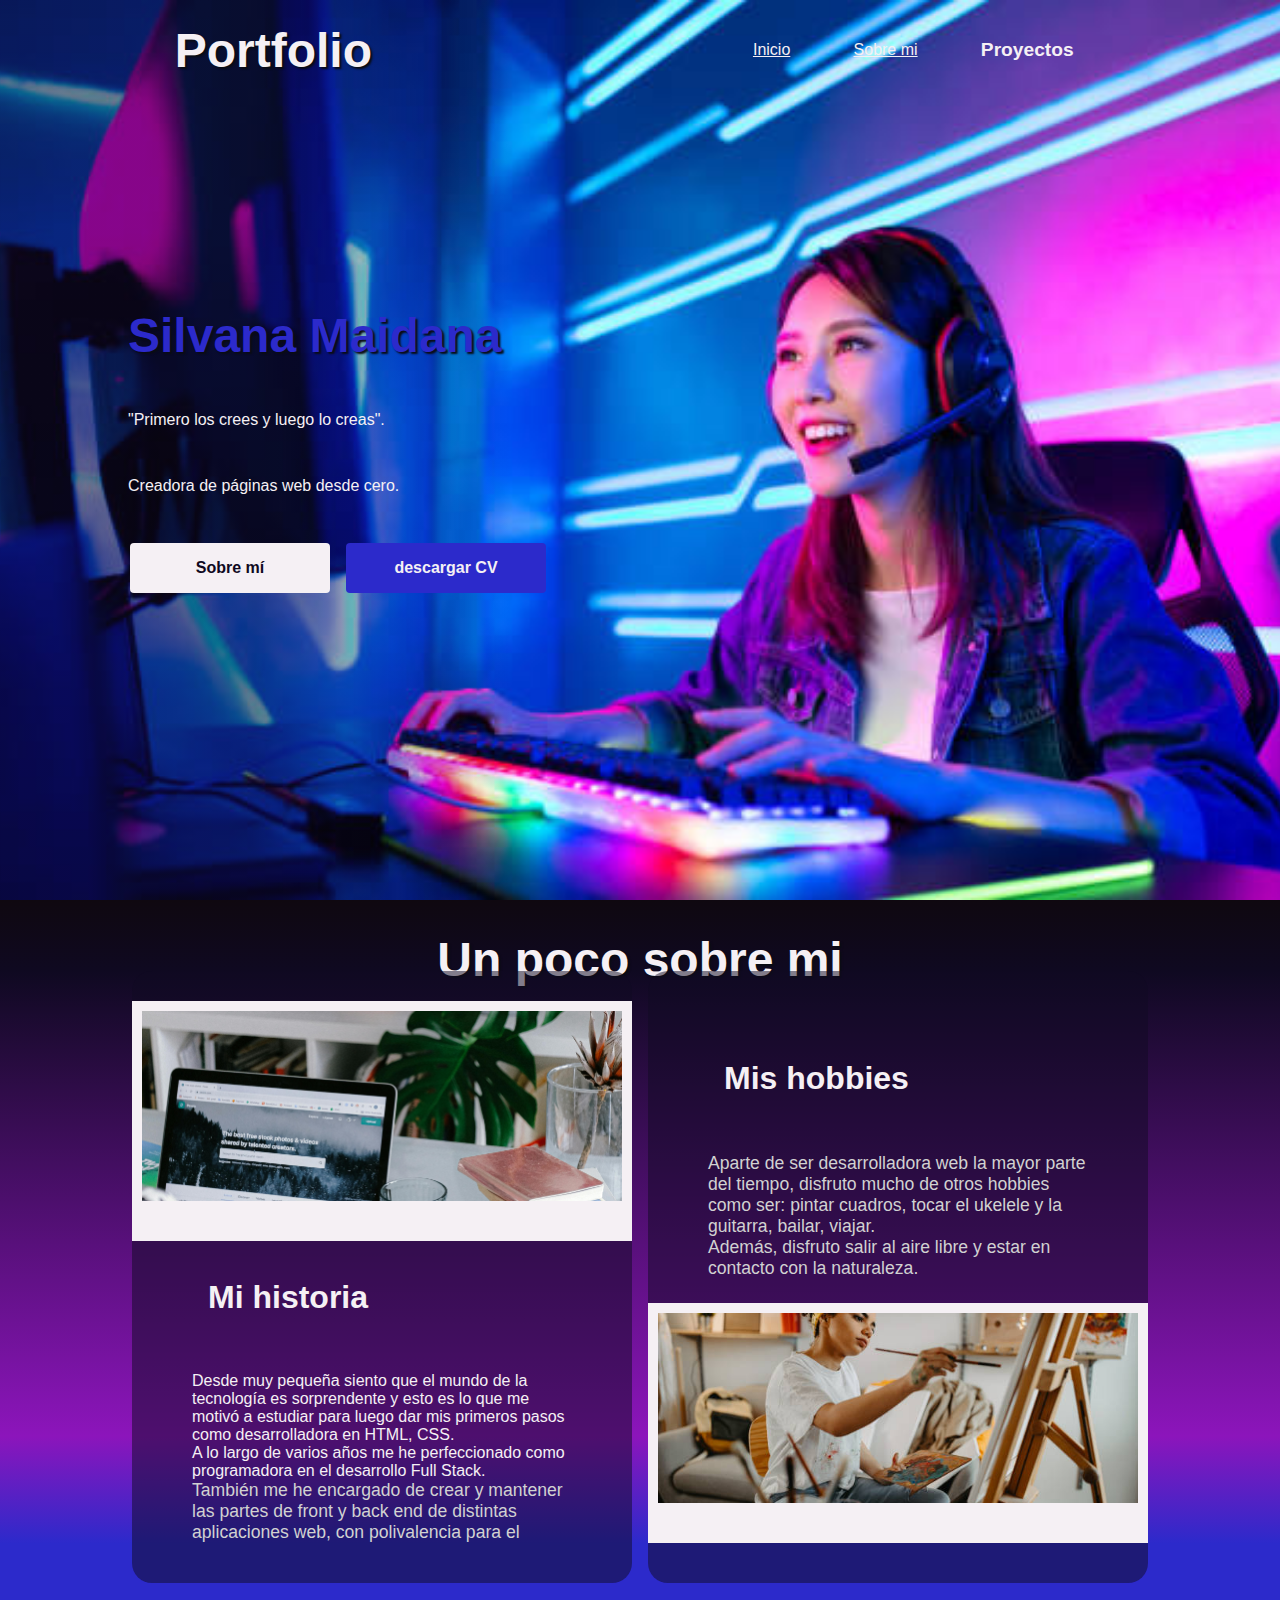
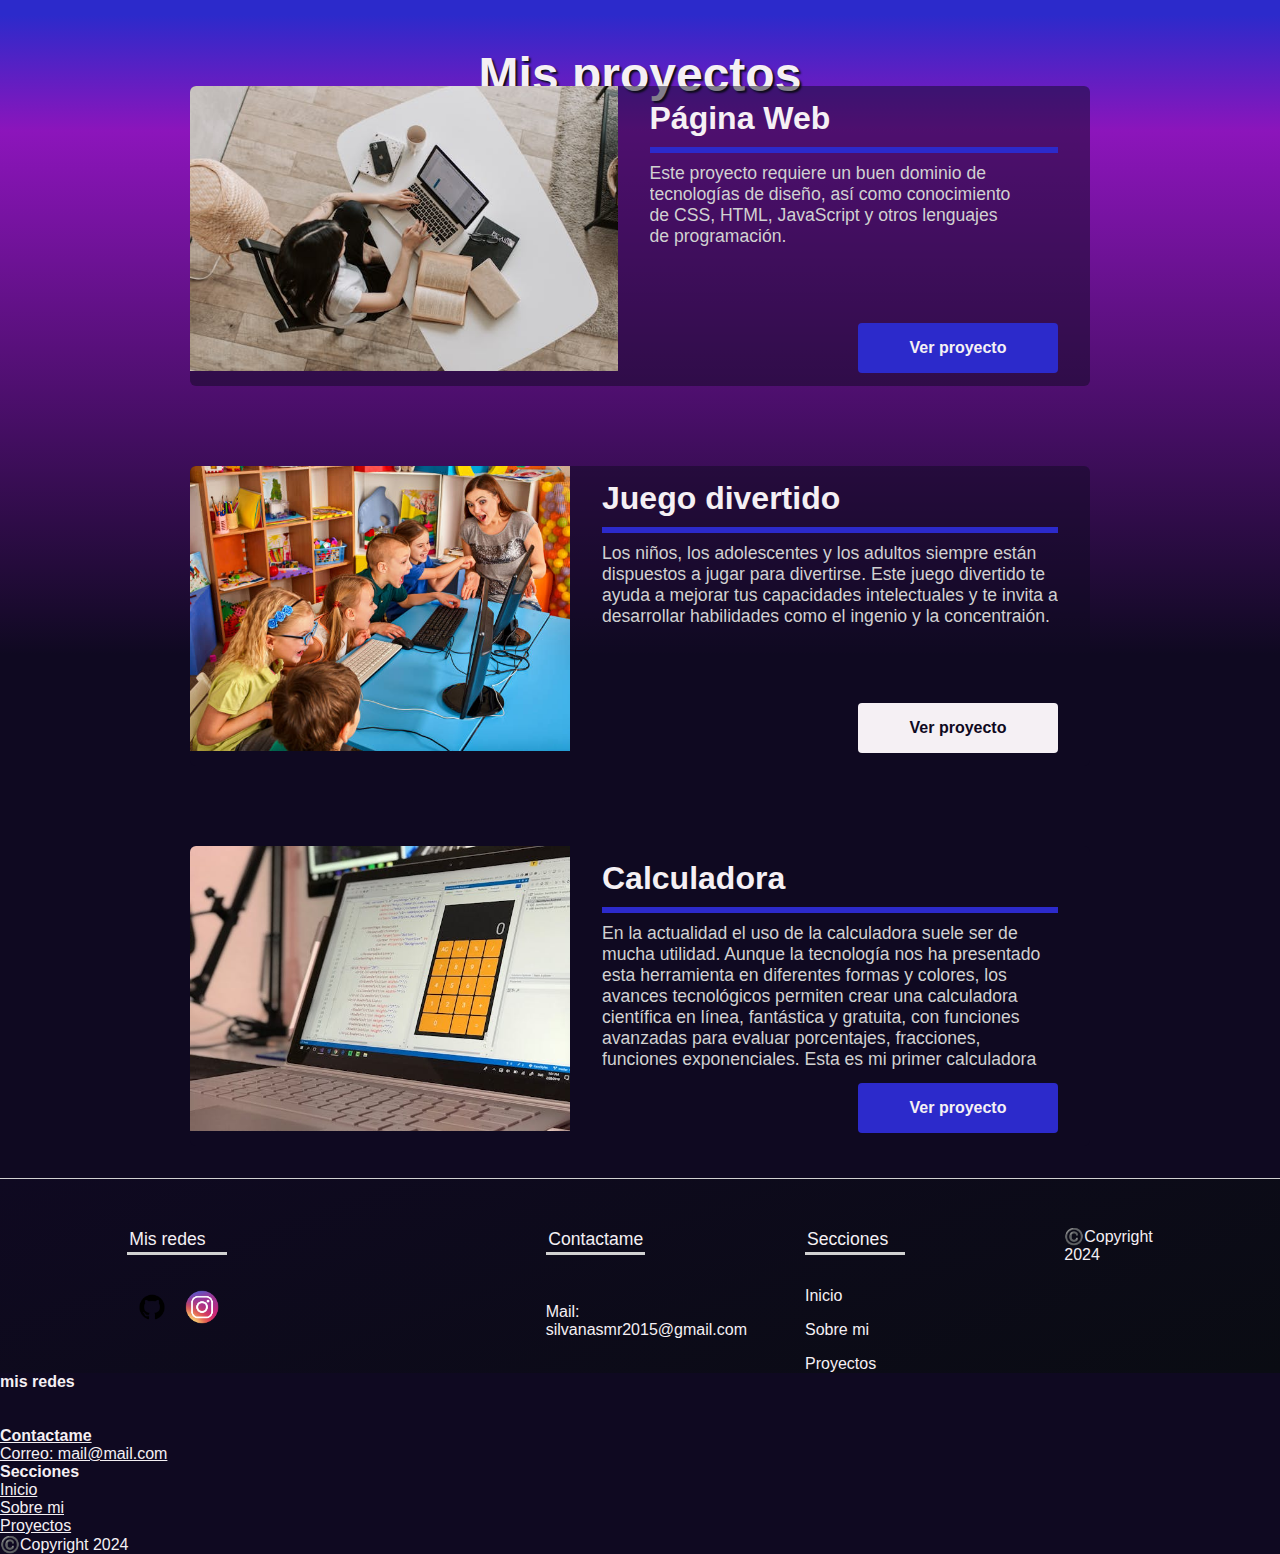
==== indexportfolio.html @ 8ebe006c "commitinicial" ====
<!DOCTYPE html>
<html lang="es">
<head>
    <meta charset="UTF-8">
    <meta name="viewport" content="width=device-width, initial-scale=1.0">
    <title>Portfolio</title>
    <link rel="stylesheet" href="./style.css">
    <link rel="shortcut icon" href="./assets/laptoprosa.webp">
    <link rel="preconnect" href="https://fonts.googleapis.com"> 
    <link rel="preconnect" href="https://fonts.gstatic.com" crossorigin> 
    <link href="https: //fonts.googleapis.com/css2?family=Roboto:wght@300;400;700&display=swap" rel="stylesheet">
</head>
<body>
    <header class="encabezado">
        <nav class="navegacion">
            <a class="navegacion__enlace" href="#presentacion">
                <h2 class="navegacion__titulo">Portfolio</h2>
            </a>
            <ul class="enlaces">
                <li class="enlaces__item">
                    <a class="enlaces_enlace" href="#presentacion">Inicio</a>
                </li>
                 <li class="enlaces__item">
                     <a class="enlaces_enlace" href="#sobre-mi">Sobre mi</a>
                </li>   
                <li class="enlaces__item"> 
                    <a class="enlaces__enlace" href="#proyectos">Proyectos</a>
                </li>    
            </ul>
        </nav>
    </header>
    <main class="principal">
        <section class="presentacion" id="presentacion">
            <div class="presentacion__contenedor_info">  
                <h1 class="presentacion__titulo">Silvana Maidana </h1>
                <p>"Primero los crees y luego lo creas".</p>
                  <p>Creadora de páginas web desde cero.</p>
                <div class="presentacion__contenedor_botones">
                    <a href="#sobre-mi" class="boton" role="button">Sobre mí</a>
                    <a href="./assets/docs/cv.pdf" target="_blank" class="boton boton_oscuro" role="button">descargar CV</a>
                </div>
            </div>
        </section> 
        <article class="articulo sobre_mi" id="sobre-mi">
            <h2 class="articulo__titulo">Un poco sobre mi</h2>
            <div class="articulo__contenedor_descripciones">
              <section class="seccion_descripcion">
                <div class="seccion_descripcion__porta_retrato">
                  <img
                    class="seccion_descripcion__imagen"
                    src="./assets/images/profile/escribirencomputadora.jpg"
                    alt="foto trabajando en la oficina"
                    title="trabajando en la oficina"
                  />
                </div>
                <div
                  class="seccion_descripcion__info scroll scroll_fino scroll_gris"
                  aria-label="descripcion personal"
                >
                  <h3 class="seccion_descripcion__titulo" id="mi_historia_titulo">
                  Mi historia
                  </h3>
                  <p
                    class="seccion_descripcion__parrafo"
                    aria-label="Detalles de mi historia"
                    aria-describedby="mi_historia_titulo"
                  >
                </p>Desde muy pequeña siento que el mundo de la tecnología es sorprendente y esto es lo que me motivó a estudiar para luego dar mis primeros pasos como desarrolladora en HTML, CSS.</p>
                <p>A lo largo de varios años me he perfeccionado como programadora en el desarrollo Full Stack.</p>
                  <p
                    class="seccion_descripcion__parrafo"
                    aria-label="Detalles de mi historia"
                    aria-describedby="mi_historia_titulo"
                  >
                  También me he encargado de crear y mantener las partes de front y back end de distintas aplicaciones web, con polivalencia para el conocimiento de lenguajes de programación y sistemas operativos. 
                  </p>
                  <p
                    class="seccion_descripcion__parrafo"
                    aria-label="Detalles de mi historia"
                    aria-describedby="mi_historia_titulo"
                  >
                  Uno de mis objetivos principales es el de coordinar los procesos de desarrollo y producción de software. Otro objetivo fundamental como desarrolladora, es que cada vez que se presenta un nuevo proyecto, se convierte en un desafio, el cual me permite mejorar mis capacidades y me motiva a la continua innovación.
                  </p>
                  <p
                    class="seccion_descripcion__parrafo"
                    aria-label="Detalles de mi historia"
                    aria-describedby="mi_historia_titulo"
                  >Decidí ser una desarrolladora Full Stack porque es alguien que trabaja tanto con el front-end como con el back-end de una aplicación web. El front-end es responsable de la apariencia visual del sitio web, mientras que el back-end es responsable de la lógica y la infraestructura detrás de escena del sitio.
                  
                  </p>
                </div>
              </section>
              
              <section class="seccion_descripcion">
                <div
                  class="seccion_descripcion__info scroll scroll_fino scroll_gris"
                  aria-label="descripcion personal"
                >
                  <h3 class="seccion_descripcion__titulo" id="mis_hobbies_titulo">
                  Mis hobbies
                  </h3>
                  <p
                    class="seccion_descripcion__parrafo"
                    aria-label="Detalles de mis hobbies"
                    aria-describedby="mis_hobbies_titulo"
                  >
                   Aparte de ser desarrolladora web la mayor parte del tiempo, disfruto mucho de otros hobbies como ser: pintar cuadros, tocar el ukelele y la guitarra, bailar, viajar.
                  </p>
                  <p
                    class="seccion_descripcion__parrafo"
                    aria-label="Detalles de mis hobbies"
                    aria-describedby="mis_hobbies_titulo"
                  >
                    Además, disfruto salir al aire libre y estar en contacto con la naturaleza.
                  </p>
                  
                </div>
                <div class="seccion_descripcion__porta_retrato">
                  <img
                    class="seccion_descripcion__imagen seccion_descripcion__imagen_variante"
                    src="./assets/images/profile/pintar.jpg"
                    alt="foto mientras me encontraba en una reunion de trabajo"
                    title="selfie en una reunion"
                  />
                </div>
              </section>
            </div>
          </article>
          <article class="articulo proyectos" id="proyectos">
            <h2 class="articulo__titulo">Mis proyectos</h2>
            <div class="contenedor_tarjetas_grid">
              <article
                class="tarjeta"
                aria-label="presentacion de proyecto personal"
              >
                <img
                  class="tarjeta__imagen"
                  src="./assets/images/proyectos/mis trabajos.jpeg"
                  alt="imagen del proyecto"
                  title="proyecto 1"
                />
                <div class="tarjeta__contenido">
                  <h3 class="tarjeta__titulo" id="titulo_proyecto_1">Página Web</h3>
                  <span class="tarjeta__divisor"></span>
                  <p
                    class="tarjeta__parrafo scroll scroll_fino"
                    aria-label="descripcion de proyecto personal"
                    aria-describedby="titulo_proyecto_1"
                  >
                    Este proyecto requiere un buen dominio de tecnologías de diseño, así como conocimiento de CSS, HTML, JavaScript y otros lenguajes de programación.
                  </p>
                  <a href="#" class="boton boton_oscuro" target="_blank"
                    >Ver proyecto</a
                  >
                </div>
              </article>
              <article
                class="tarjeta"
                aria-label="presentacion de proyecto personal"
              >
                <img
                  class="tarjeta__imagen"
                  src="./assets/images/proyectos/juego1.jpg"
                  alt="imagen del proyecto"
                  title="proyecto 2"
                />
                <div class="tarjeta__contenido">
                  <h3 class="tarjeta__titulo" id="titulo_proyecto_2">Juego divertido</h3>
                  <span class="tarjeta__divisor"></span>
                  <p
                    class="tarjeta__parrafo scroll scroll_fino scroll_gris"
                    aria-label="descripcion de proyecto personal"
                    aria-describedby="titulo_proyecto_2"
                  >
                    Los niños, los adolescentes y los adultos siempre están dispuestos a jugar para divertirse. Este juego divertido te ayuda a mejorar tus capacidades intelectuales y te invita a desarrollar habilidades como el ingenio y la concentraión.
                  </p>
                  <a href="#" class="boton" target="_blank">Ver proyecto</a>
                </div>
              </article>
              <article
                class="tarjeta"
                aria-label="presentacion de proyecto personal"
              >
                <img
                  class="tarjeta__imagen"
                  src="./assets/images/proyectos/calculadora.jpeg"
                  alt="imagen del proyecto"
                  title="proyecto 3"
                />
                <div class="tarjeta__contenido">
                  <h3 class="tarjeta__titulo" id="titulo_proyecto_3">Calculadora</h3>
                  <span class="tarjeta__divisor"></span>
                  <p
                    class="tarjeta__parrafo scroll scroll_fino"
                    aria-label="descripcion de proyecto personal"
                    aria-describedby="titulo_proyecto_3"
                  >
                   En la actualidad el uso de la calculadora suele ser de mucha utilidad. Aunque la tecnología nos ha presentado esta herramienta en diferentes formas y colores, los avances tecnológicos permiten crear una calculadora científica en línea, fantástica y gratuita, con funciones avanzadas para evaluar porcentajes, fracciones, funciones exponenciales. Esta es mi primer calculadora creada desde las necesidades que se generan en el día a día. Los avances tecnológicos inspiran a seguir renovando herramientas que se continúan mejorando y adaptando a la vida que nos toca vivir. 
                  </p>
                  <a href="#" class="boton boton_oscuro" target="_blank"
                    >Ver proyecto</a
                  >  
       
        </main>

        <footer class="pie_de_pagina" role="contentinfo">
          
          <div class="pie_de_pagina__columna">
            <h4 class="pie_de_pagina__titulo_columna">Mis redes</h4>
            <ul class="enlaces enlaces_redes">
              <li class="enlaces__item">
                <a
                  class="enlaces__enlace enlaces__enlace_footer"S
                  href="https://github.com/Sils3"
                  target="_blank"
                  ><img
                    class="enlaces__icono"
                    src="./assets/images/logos/github-logo.png"
                    alt="logo de github"
                    title="github"
                /></a>
              </li>
              <li class="enlaces__item">
                <a
                  class="enlaces__enlace enlaces__enlace_footer"
                  href="https://www.instagram.com/silmr023/"
                  target="_blank"
                >
                  <img
                    class="enlaces__icono"
                    src="./assets/images/logos/ig-logo.png"
                    alt="logo de instagram"
                    title="instagram"
                  />
          </div>
          <div class="pie_de_pagina__columna">
            <h4 class="pie_de_pagina__titulo_columna">Contactame</h4>
            <ul class="enlaces enlaces_vertical">
              <li class="enlaces__item">
                <a
                  class="enlaces__enlace enlaces__enlace_footer"
                  href="mailto:mail@mail.com"
                  target="_blank"
                  >Mail: silvanasmr2015@gmail.com</a
                >
              </li>
            </ul>
          </div>
         
          <div class="pie_de_pagina__columna" role="navigation">
            <h4 class="pie_de_pagina__titulo_columna">Secciones</h4>
            <ul class="enlaces enlaces_vertical">
              <li class="enlaces__item">
                <a
                  class="enlaces__enlace enlaces__enlace_footer"
                  href="#presentacion"
                  >Inicio</a
                >
              </li>
              <li class="enlaces__item">
                <a class="enlaces__enlace enlaces__enlace_footer" href="#sobre-mi"
                  >Sobre mi</a
                >
              </li>
              <li class="enlaces__item">
                <a class="enlaces__enlace enlaces__enlace_footer" href="#proyectos"
                  >Proyectos</a
                >
              </li>
            </ul>
          </div>
         
          <div class="pie_de_pagina__copyright">
            <p>©️Copyright 2024</p>
          </div>
        </footer>
        
      </body>
    </html>
        
        </principal>
        <pie de página clase="pie_de_pagina"role="información de contenido">
  
          <div clase="pie_de_pagina__columna">
            <h4 clase="pie_de_pagina__titulo_columna">mis redes</h4>
            <ul clase="enlaces enlaces_redes">
              <li clase="enlaces__item">
                <a
                  clase="enlaces__enlace enlaces__enlace_footer"
                  href="https://github.com/Sils3"
                  objetivo="_blanco"
                  ><imagen
                    clase="enlaces__icono"
                    src="./assets/images/logos/github-logo.png"
                    alternativo="logotipo de github"
                    título="github"
                /></a>
              </li>
              <li clase="enlaces__item">
                <a
                  clase="enlaces__enlace enlaces__enlace_footer"
                  href="https://www.instagram.com/silmr023/"
                  objetivo="_blanco"
                >
                  <imagen
                    clase="enlaces__icono"
                    src="./assets/images/logos/ig-logo.png"
                    alternativo="logotipo de instagram"
                    título="Instagram"
                  />
          </div>
          <div clase="pie_de_pagina__columna">
            <h4 clase="pie_de_pagina__titulo_columna">Contactame</h4>
            <ul clase="enlaces enlaces_verticales">
              <li clase="enlaces__item">
                <a
                  clase="enlaces__enlace enlaces__enlace_footer"
                  href="correo a: correo@mail.com"
                  objetivo="_blanco"
                  >Correo: mail@mail.com</a
                >
              </li>
            </ul>
          </div>
          <div clase="pie_de_pagina__columna"role="navegación">
            <h4 clase="pie_de_pagina__titulo_columna">Secciones</h4>
            <ul clase="enlaces enlaces_verticales">
              <li clase="enlaces__item">
                <a
                  clase="enlaces__enlace enlaces__enlace_footer"
                  href="#presentacion"
                  >Inicio</a
                >
              </li>
              <li clase="enlaces__item">
                <a clase="enlaces__enlace enlaces__enlace_footer"href="#sobre-mi"
                  >Sobre mi</a
                >
              </li>
              <li clase="enlaces__item">
                <a clase="enlaces__enlace enlaces__enlace_footer"href="#proyectos"
                  >Proyectos</a
                >
              </li>
            </ul>
          </div>
          
          <div clase="pie_de_pagina__copyright">
            <pag>©️Copyright 2024</pag>
          </div>
        </pie de página>
       
      </cuerpo>
    </HTML>
    
    </main> 
</body> 
</html>

</section>
---- style.css ----
:root {
    /* colors */
    --texto-primario: hwb(312 94% 4%);
    --texto-secundario: #d1d1d1;
    --fondo-primario: #0f0921;
    --fondo-primario-transparente: #0f092180;
    --fondo-secundario: #0a0c13;
    --color-primario: #2c2acb;
    --color-primario-apagado: #8c15bb;
    --color-secundario: #9b70f9;
    --color-terciario: #6f6f6f;
  
    /* sizes */
    --presentacion-titulo-tamanio: 50rem;
    --presentacion-titulo-tamanio-grande: 3rem;
    --presentacion-descripcion-tamanio: 1.2rem;
    --titulo-tamanio: 3rem;
    --sub-titulo-tamanio: 2rem;
    --texto-tamanio: 1.1rem;
    --enlaces-tamanio: 1.2rem;
    --texto-peso-grueso: 700;
    --texto-peso-regular: 400;
    --texto-peso-fino: 300;
  }
  
  /* estilos generales */
  * {
    /* normalizador */
    box-sizing: border-box;
    padding: 0;
    margin: 0;
    /* generales */
    color: var(--texto-primario);
    scroll-behavior: smooth;
    font-family: "Roboto", sans-serif;
    font-style: normal;
  }
  html {
    background-color: var(--fondo-primario);
  }
  body {
    min-height: 100%;
    position: relative;
  }
  /* encanbezado */
.encabezado {
    position: absolute;
    width: 100%;
    left: 0;
    top: 0;
  }
  .navegacion {
    height: 100px;
    display: flex;
    justify-content: space-around;
    align-items: center;
    background-color: transparent;
  }
  .navegacion__enlace {
    text-decoration: none;
  }
  .navegacion__titulo {
    font-size: var(--titulo-tamanio);
    text-shadow: 2px 2px 2px var(--fondo-secundario);
  }

  /* principal */
.principal {
    background-color: var(--fondo-primario);
  }

  /* presentacion */
.presentacion {
    width: 100%;
    height: 100vh;
    background-image: url("./assets/images/profile/fondo\ chica\ oscuro.jpg");
    background-size: cover;
    background-position: center;
  }
  .presentacion__contenedor_info {
    width: 100%;
    height: 100%;
    padding: 10%;
    display: flex;
    flex-direction: column;
    justify-content: center;
    align-items: flex-start;
    gap: 3rem;
    background: linear-gradient(
      90deg,
      var(--fondo-primario-transparente) 20%,
      transparent 40%
    );
 } 

.presentacion__contenedor_botones {
    width: 420px;
    display: flex;
    justify-content: center;
    gap: 1rem;
 }
  
.presentacion__titulo {
    font-size: var(--presentacion-titulo-tamanio);
    color: var(--color-primario);
    text-shadow: 2px 2px 2px var(--fondo-secundario);
    animation: cambiar-color 8s linear infinite alternate;
}
  
.presentacion__parrafo {
    max-width: 150px;
    font-size: var(--presentacion-descripcion-tamanio);
    color: var(--texto-secundario);
    text-wrap: pretty;
}
  /*articulo */
.articulo {
    width: 100%;
    height: 100vh;
    padding: 2rem 10rem;
    display: flex;
    flex-direction: column;
    justify-content: space-evenly;
    align-items: center;
    gap: 1rem;
  }
.sobre_mi {
    background: linear-gradient(
      180deg,
      rgb(15 8 16) 0%, 
      var(--fondo-primario) 10%,
      var(--color-primario-apagado) 75%,
      var(--color-primario) 90%
    );
  }

.proyectos {
    background: linear-gradient(
      180deg,
      var(--color-primario) 0%,
      var(--color-primario-apagado) 10%,
      var(--fondo-primario) 55%
      );
 }

.articulo__titulo {
    font-size: var(--titulo-tamanio);
    text-align: center;
    margin-bottom: -2rem;
    text-shadow: 2px 2px 2px var(--fondo-secundario);
  }
.articulo__contenedor_descripciones {
    display: flex;
    justify-content: center;
    gap: 1rem;
  }
  
/* seccion descripcion */
.seccion_descripcion {
  position: relative;
  display: flex;
  flex-direction: column;
  justify-content: center;
  align-items: center;
  gap: 2rem;
  padding: 40px;
  background-color: var(--fondo-primario-transparente);
  border-radius: 20px;
}
.seccion_descripcion__porta_retrato {
    height: 200px;
    width: 420px;
    padding: 200x;
    background-color: var(--texto-primario);
    background-color: transparent;
    cursor: pointer;
}
.seccion_descripcion__imagen {
    width: 100%;
    height: 240px;
    padding: 10px;
    padding-bottom: 40px;
    background-color: var(--texto-primario);
    position: absolute;
    top: 30px;
    left: 50%;
    transform: translateX(-50%);
    object-fit: cover;
    transition: left 0.3s ease, right 0.3s ease, top 0.3s ease, bottom 0.3s ease,
      width 0.3s ease, height 0.3s ease, padding 0.3s ease,
      background-color 0.3s ease, transform 0.3s ease,
      border-radius 0.1s 0.2s ease;
}
.seccion_descripcion__imagen_variante {
    top: auto;
    bottom: 40px;
}
  
.seccion_descripcion__imagen:hover,
.seccion_descripcion__imagen:focus {
  width: 100%;
  height: 100%;
  padding: 10px;
  background-color: var(--texto-primario);
  left: 0;
  top: 0;
  border-radius: 20px;
  transform: translateX(0);
}

.seccion_descripcion__imagen_variante:hover,
.seccion_descripcion__imagen:focus {
  top: auto;
  bottom: 0;
}
  
.seccion_descripcion__info {
    display: flex;
    flex-direction: column;
    max-width: 800px;
    max-height: 300px;
    align-items: flex-start;
    overflow-y: auto;
    overflow-x: hidden;
    padding: 20px;
  }
  .seccion_descripcion__titulo {
    font-size: var(--sub-titulo-tamanio);
    padding: 1rem;
    margin-bottom: 40px;
  }
  .seccion_descripcion__parrafo {
    font-size: var(--texto-tamanio);
    color: var(--texto-secundario);
    text-wrap: pretty;
  }
/* pie pagina */
.pie_de_pagina {
    width: 100%;
    height: 300%;
    display: flex;
    padding: 20;
    padding-top: 3rem;
    justify-content: space-evenly;
    align-items: flex-start;
    flex-wrap: wrap;
    gap: 2rem;
    background-color: var(--fondo-primario);
    background: linear-gradient(
      160deg,
      var(--fondo-primario) 0%,
      var(--fondo-secundario) 100%
    );
    border-top: 1px solid var(--texto-secundario);
  }
  .pie_de_pagina__columna {
    flex-basis: 300px;
    min-height: 100px;
    max-width: 100px;
    display: flex;
    flex-direction: column;
    justify-content: center;
    align-items: center;
    gap: 2rem;
  }
  .pie_de_pagina__copyright {
    flex-basis: 2%;
    display: flex;
    justify-content: center;
    align-items: center;
  }
  .pie_de_pagina__titulo_columna {
    width: 100%;
    font-size: var(--texto-tamanio);
    font-weight: var(--texto-peso-regular);
    padding: 2px;
    border-bottom: 3px solid var(--texto-secundario);
  }

/* enlaces */
  .enlaces {
    width: 30%;
    display: flex;
    justify-content: space-around;
    align-items: center;
  }
  .enlaces_redes {
    width: 100%;
  }
  .enlaces_vertical {
    width: 100%;
    flex-direction: column;
    gap: 1rem;
    align-items: flex-start;
  }
  .enlaces__item {
    list-style: none;
  }
  .enlaces__enlace {
    font-size: var(--enlaces-tamanio);
    font-weight: var(--texto-peso-grueso);
    color: var(--texto-primario);
    text-decoration: none;
   
  }
 .enlaces__enlace_footer {
    font-size: var(--enlaces-tamanio-pequenio);
    font-weight: var(--texto-peso-fino);
}
.enlaces__icono {
 width: 40px;
 aspect-ratio: 1;
  filter: drop-shadow(0px 0px 2px var(_));
}
.enlaces__icono:hover,
.enlaces__icono:focus {
    filter: drop-shadow(0px 0px 4px var(--texto-primario));
} 
 .enlaces__icono:hover,
 .enlaces__icono:focus {
    color: var(--color-primario);
 }

 /* botones */
 .boton {
  display: flex;
  justify-content: center;
  align-items: center;
  width: 200px;
  height: 50px;
  font-weight: var(--texto-peso-grueso);
  text-decoration: none;
  background-color: var(--texto-primario);
  color: var(--fondo-primario);
  border-radius: 4px;
  transition: background-color 0.3s ease, color 0.3s ease;
}

.boton:hover,
.boton:focus {
  color: var(--texto-primario);
  background-color: var(--color-primario-apagado);
}
.boton_oscuro {
  color: var(--texto-primario);
  background-color: var(--color-primario);
  }
.boton_oscuro:hover,
.boton_oscuro:focus {
  color: var(--texto-primario);
  background-color: var(--color-primario-apagado);
}
  
  /* tarjetas */
.contenedor_tarjetas_grid {
    display: grid;
    grid-template-columns: 8fr;
    grid-template-rows: 1fr;
    gap: 5rem;
}
.tarjeta {
    max-width: 900px;
    height: 300px;
    background-color: var(--fondo-primario-transparente);
    border-radius: 0.375rem;
    box-shadow: 0 0 8px var(--color-primario-transparente);
    overflow: hidden;
    display: flex;
  }
  .tarjeta__contenido {
    padding: 0 2rem;
    display: flex;
    flex-direction: column;
    justify-content: center;
    align-items: flex-start;
    gap: 10px;
}
.tarjeta__contenido .boton {
    align-self: flex-end;
  }
  .tarjeta__titulo {
    font-size: var(--sub-titulo-tamanio);
  }
  .tarjeta__divisor {
    width: 100%;
    height: 6px;
    background-color: var(--color-primario);
  }
  
  .tarjeta__parrafo {
    font-size: var(--texto-tamanio);
    color: var(--texto-secundario);
    overflow: auto;
    flex-basis: 150px;
    text-wrap: pretty;
  }
.tarjeta__imagen {
  height: 95%;
  width: 50%;
  object-fit: cover;
  transition: transform 0.3s ease-in;
}

.tarjeta:hover,
.tarjeta:focus {
  box-shadow: 0px 0px 12px var(--fondo-secundario);
} 
.tarjeta:hover > .tarjeta__imagen,
.tarjeta:focus> .tarjeta__imagen {
  transform: scale(1.2);
} 
.tarjeta:hover > .tarjeta__contenido,
.tarjeta:focus> .tarjeta__contenido {
  opacity: 1;
}

/* scroll */
.scroll {
    scrollbar-width: auto;
    scrollbar-color: var(--color-primario) transparent;
}
 .scroll_fino { 
    scrollbar-width: thin;
}
 .scroll_gris { 
    scrollbar-color: var(--color-terciario) transparent;
}
/* responsive */
@media (max-width: 1700px) {
    .presentacion__titulo {
      font-size: var(--presentacion-titulo-tamanio-grande);     
    }
    .articulo {
      height: max-content;
      justify-content: flex-start;
    }
    .tarjeta__contenido .boton {
      align-items: center;
    }
  }  
  @media (max-width: 1200px) {
   .presentacion__contenedor_info {
     justify-content: flex-end;
     background: linear-gradient(
      90deg,
      var(--fondo-primario-transparente) 40%,
      transparent 60%
     );
    }

    .contenedor_tarjetas_grid {
      grid-template-columns: 1fr 1fr;
      grid-template-rows: 1fr 1fr auto;
    }
    .articulo__contenedor_descripciones {
      display: flex;  
      flex-direction: column;
      justify-content: center;
    }
    .seccion_descripcion {
      height: max-content;  
      gap: 1rem;
    }
    .seccion_descripcion__info {
      height: 300px; 
    }
    .pie_de_pagina {
      height: max-content; 
      justify-content: flex-start; 
    }
}

  @media (max-width: 992px) {
    .presentacion__contenedor_info {
      background: linear-gradient(
        90deg,
        var(--fondo-primario-transparente) 40%,
        transparent 80%
      );
    }
   .boton {
     width: 140px; 
    }
    .articulo {
      padding: 2rem 6rem; 
    }
 }

 @media (max-width: 768px) {
   .navegacion { 
     height: 128px;
     display: flex;
     flex-direction: column;
     background-color: var(--color-primario-transparente);
    }
   .enlaces {
     width: 80%;
    }
    .enlaces_redes {
      width: 100%;  
    }
    .enlaces_vertical {
      width: 100%;
    }
    .articulo {
      padding: 2rem; 
      overflow-x: hidden ; 
    }
    .tarjeta__contenido .boton {
       align-items:center; 
    }
    .pie_de_pagina {
      flex-direction: column; 
      justify-content: flex-start;
      align-items: center;
    }
    .pie_de_pagina__columna {
       flex-basis: 150px;
       width: 20%; 
    }
  }  
  @media (max-width:576px) {
    .presentacion__titulo {
      font-size: var(--titulo-tamanio);
    }
    .presentacion__contenedor_botones {
      justify-content: flex-start;
      width: 100%;
    }
    .seccion_descripcion {
      padding: 20px; 
    }
    .seccion_descripcion__info {
      padding: 10px;  
    }
    .seccion_descripcion__imagen {
      top: 20px; 
    }
    .seccion_descripcion__imagen:hover,
    .seccion_descripcion__imagen:focus {
       object-fit: contain; 
    }
    .seccion_descripcion__imagen_variante {
      top: auto;
      bottom: 20px; 
    }
    .contenedor_tarjetas_grid {
       grid-template-columns: 1fr;
       grid-template-rows: 1fr auto; 
    }
    .boton {
      width: 120px;  
    }
  }
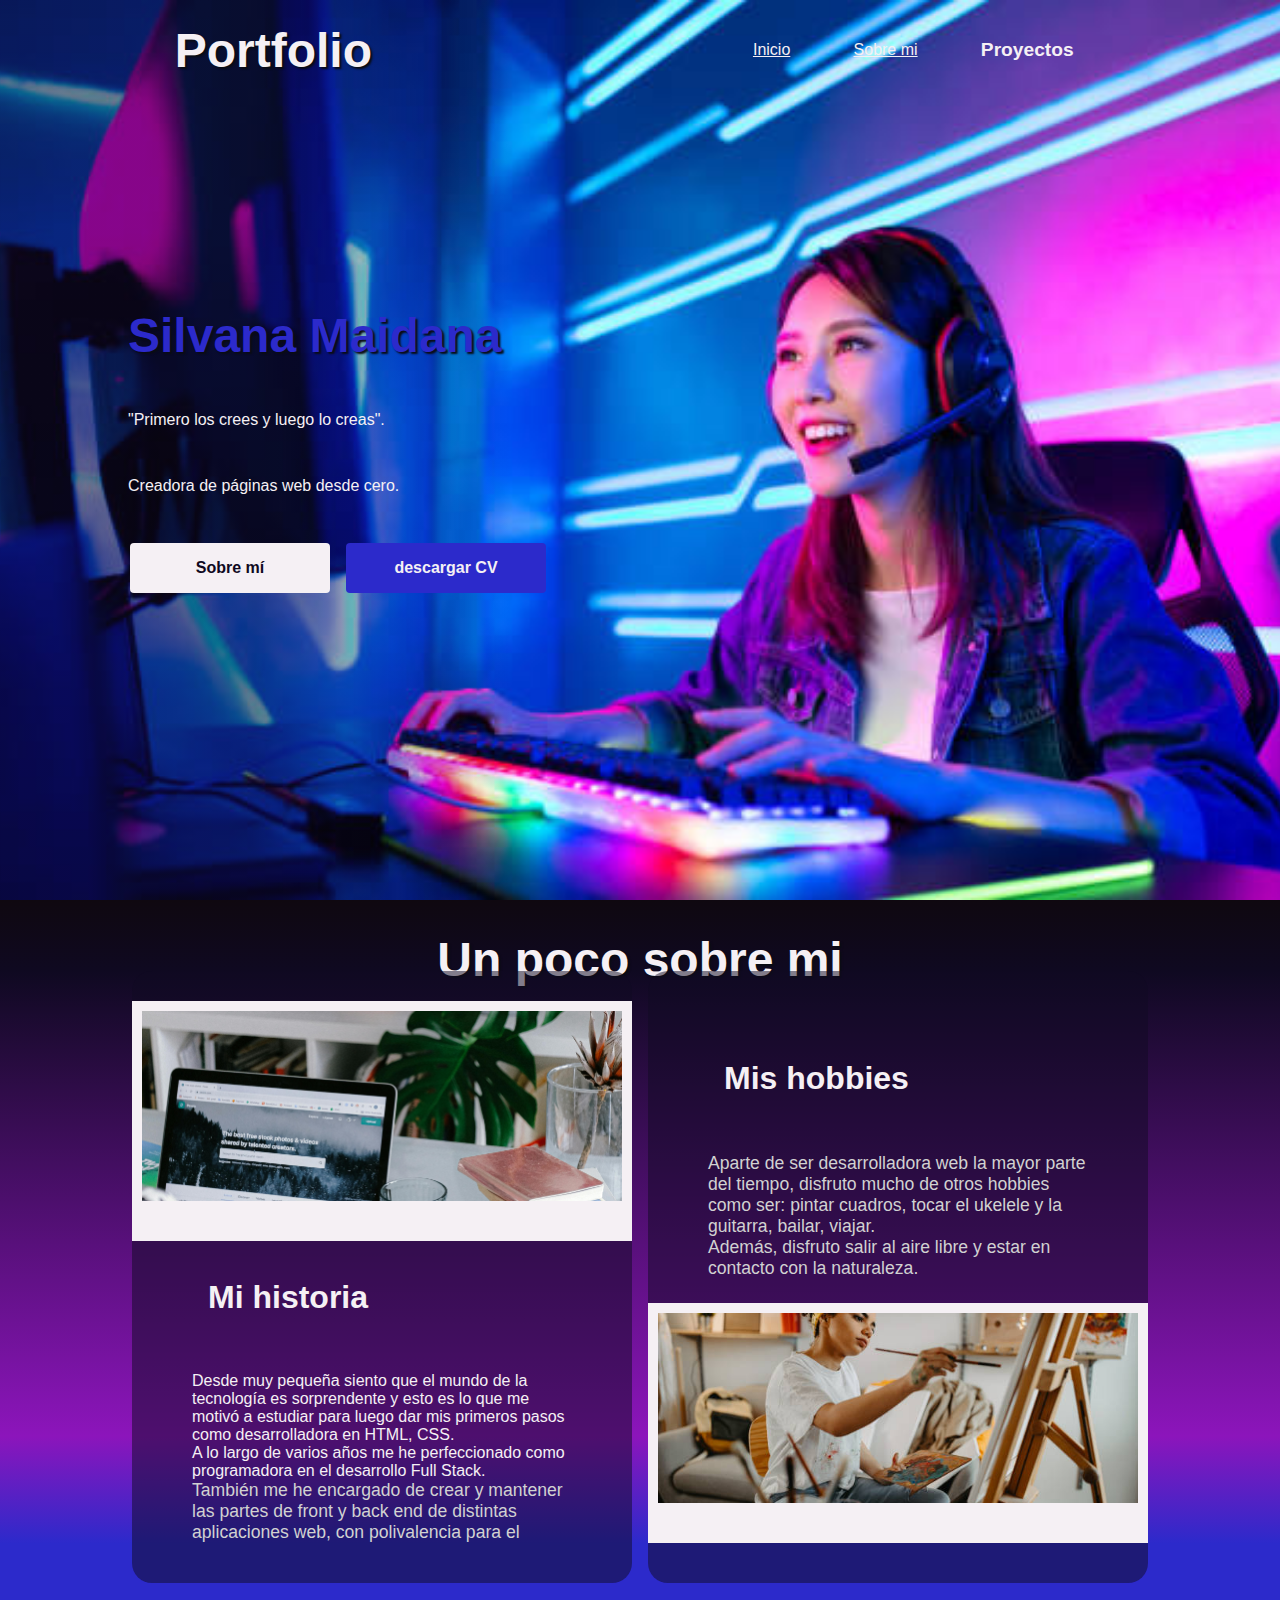
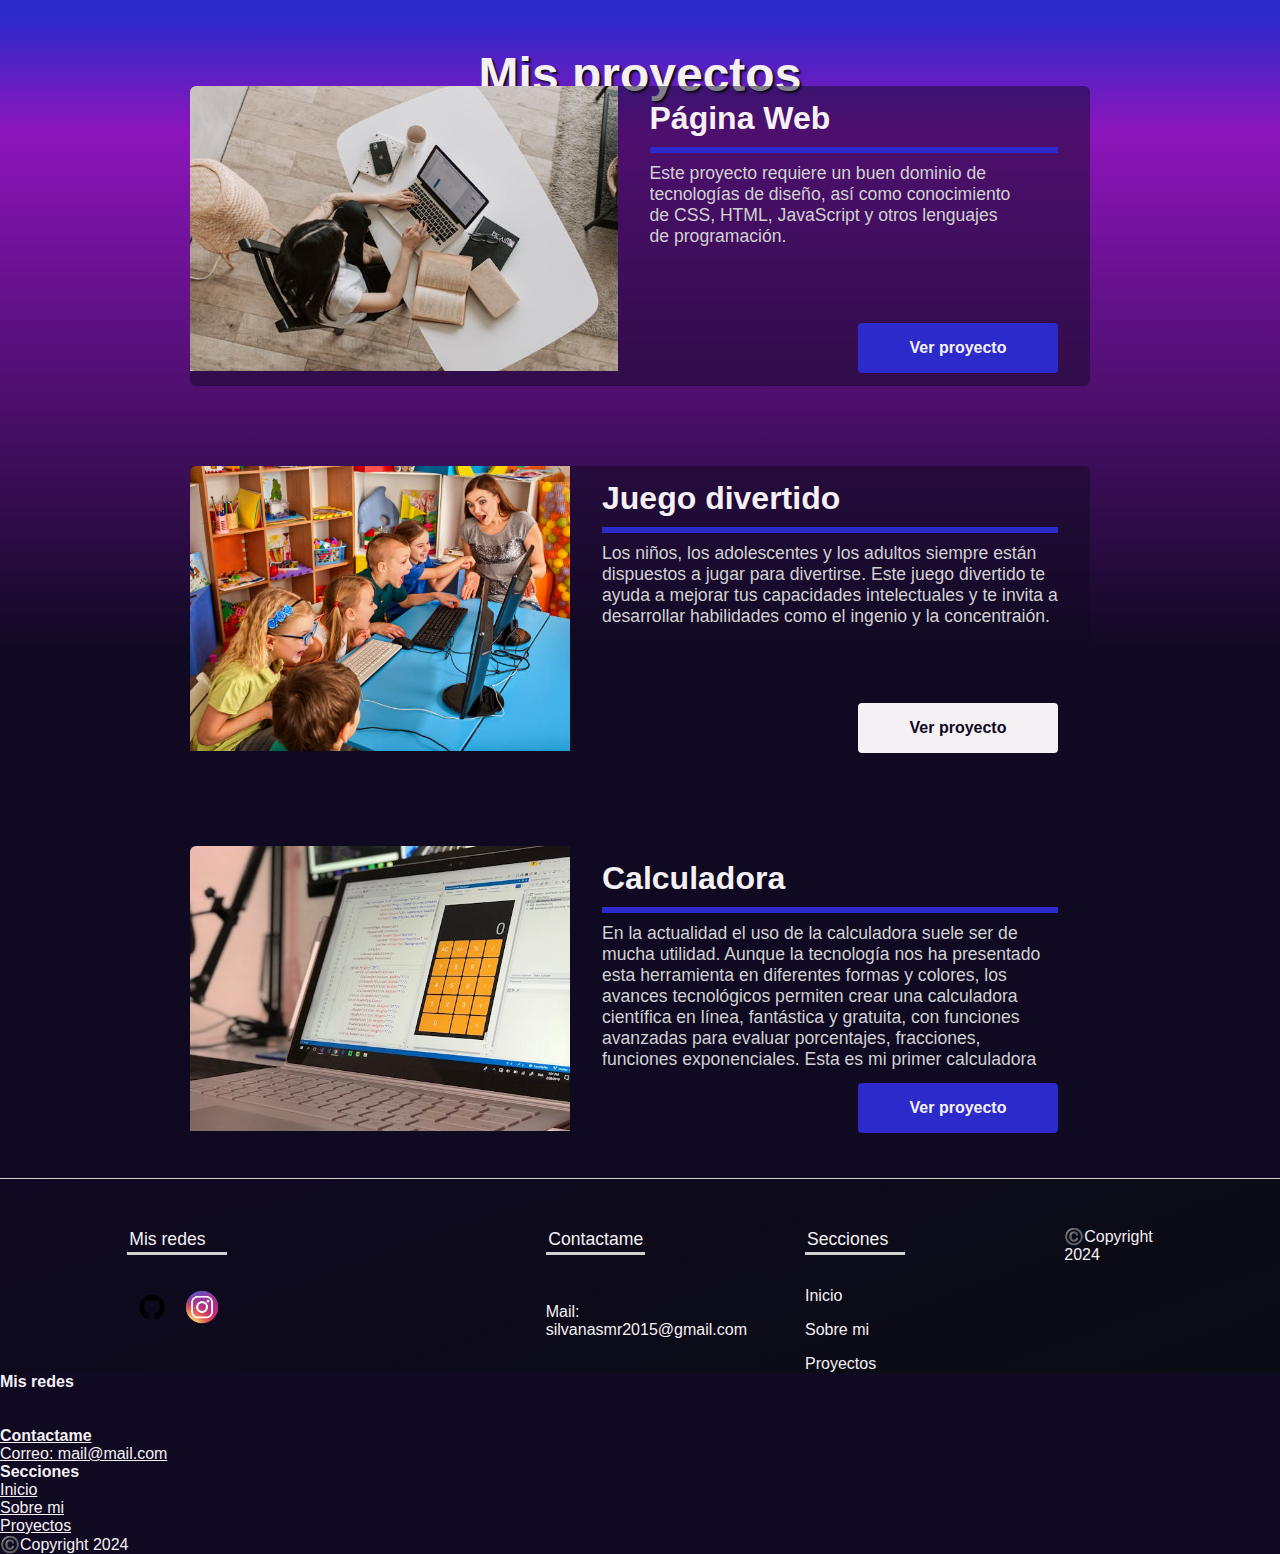
==== commit 0c887b4b: "agregar cambio" ====
--- a/indexportfolio.html
+++ b/indexportfolio.html
@@ -282,7 +282,7 @@
         <pie de página clase="pie_de_pagina"role="información de contenido">
   
           <div clase="pie_de_pagina__columna">
-            <h4 clase="pie_de_pagina__titulo_columna">mis redes</h4>
+            <h4 clase="pie_de_pagina__titulo_columna">Mis redes</h4>
             <ul clase="enlaces enlaces_redes">
               <li clase="enlaces__item">
                 <a
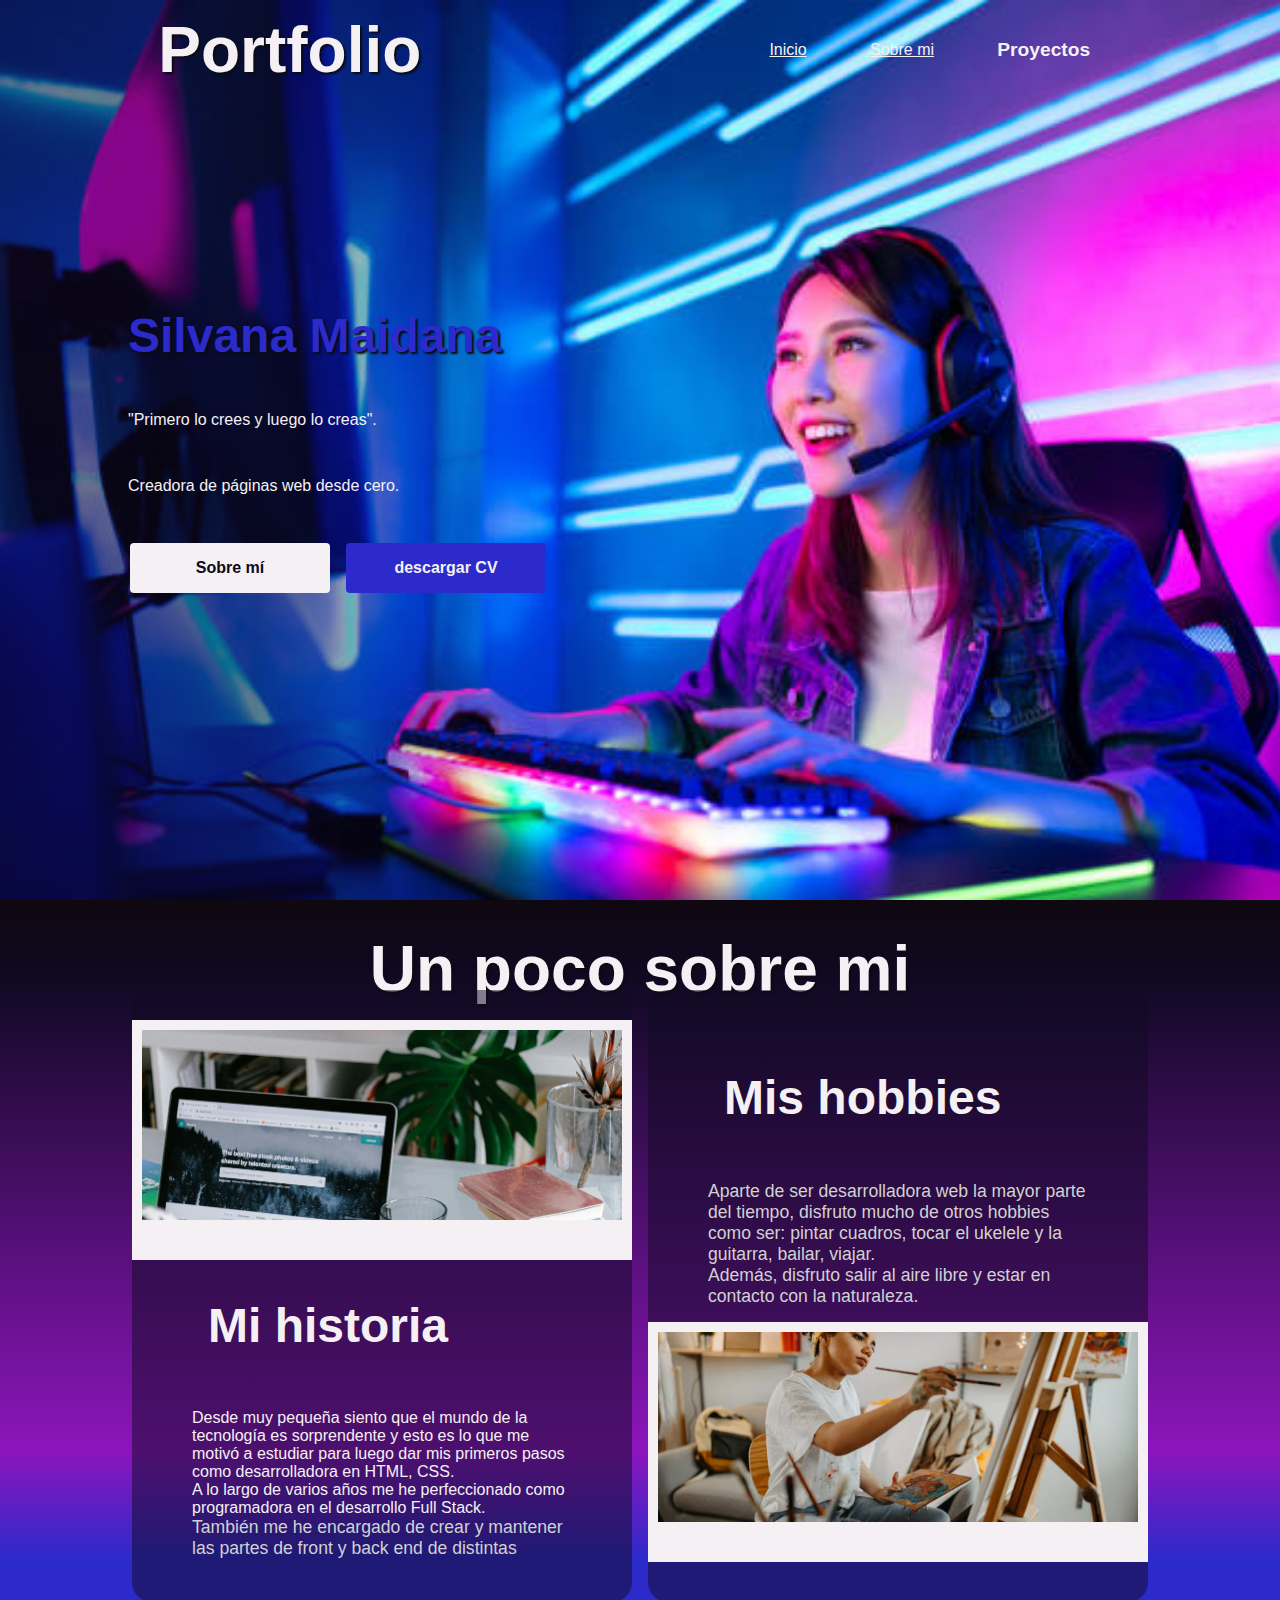
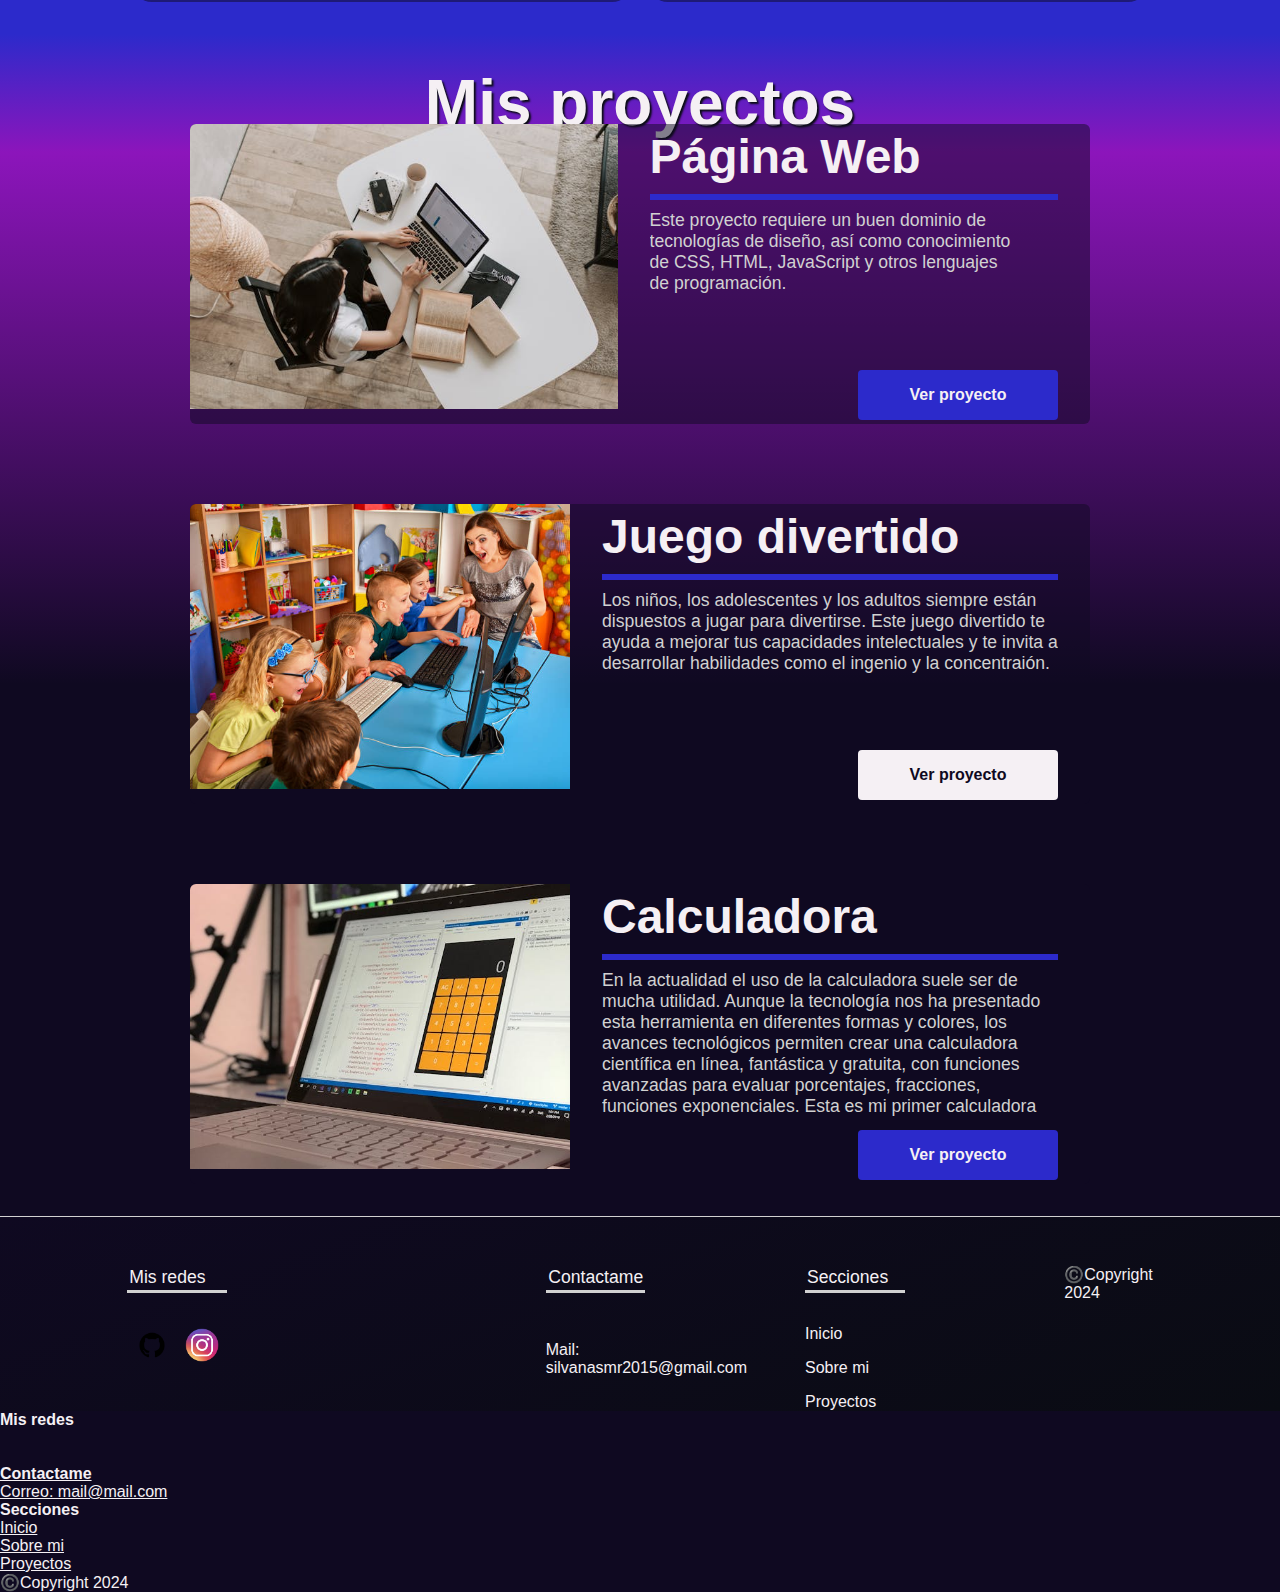
==== commit 4db4d56f: "modifique indexportfolio" ====
--- a/indexportfolio.html
+++ b/indexportfolio.html
@@ -33,7 +33,7 @@
         <section class="presentacion" id="presentacion">
             <div class="presentacion__contenedor_info">  
                 <h1 class="presentacion__titulo">Silvana Maidana </h1>
-                <p>"Primero los crees y luego lo creas".</p>
+                <p>"Primero lo crees y luego lo creas".</p>
                   <p>Creadora de páginas web desde cero.</p>
                 <div class="presentacion__contenedor_botones">
                     <a href="#sobre-mi" class="boton" role="button">Sobre mí</a>
--- a/style.css
+++ b/style.css
@@ -9,13 +9,13 @@
     --color-primario-apagado: #8c15bb;
     --color-secundario: #9b70f9;
     --color-terciario: #6f6f6f;
-  
+    
     /* sizes */
     --presentacion-titulo-tamanio: 50rem;
     --presentacion-titulo-tamanio-grande: 3rem;
     --presentacion-descripcion-tamanio: 1.2rem;
-    --titulo-tamanio: 3rem;
-    --sub-titulo-tamanio: 2rem;
+    --titulo-tamanio: 4rem;
+    --sub-titulo-tamanio: 3rem;
     --texto-tamanio: 1.1rem;
     --enlaces-tamanio: 1.2rem;
     --texto-peso-grueso: 700;
